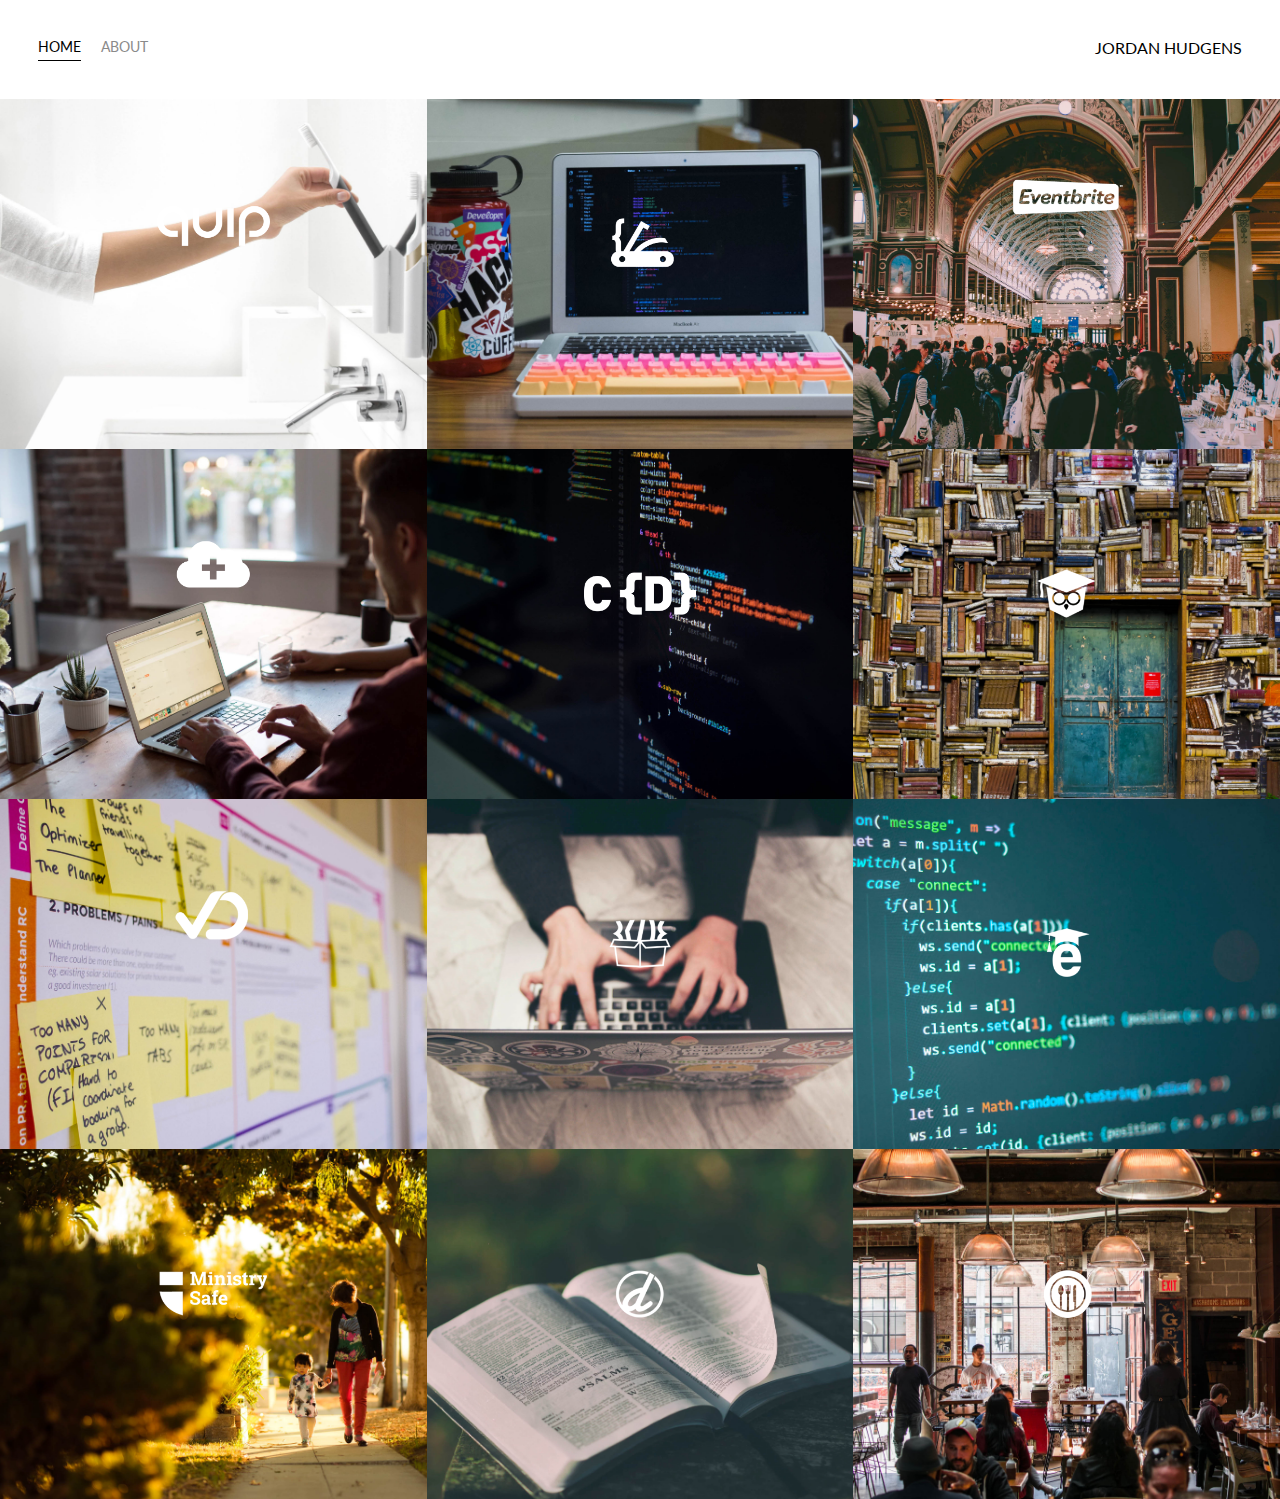
==== index.html @ 9c15b701 "Add files via upload" ====
<!DOCTYPE html>
<html lang='en'>

<head>
  <meta charset='UTF-8'>
  <title>Portfolio Homepage</title>
  <link href="https://fonts.googleapis.com/css?family=Lato" rel="stylesheet">
  <link rel="stylesheet" href="styles.css">
</head>

<body>
  <div class="container">
    <div class="nav-wrapper">
      <div class="left-side">
        <div class="nav-link-wrapper active-nav-link">
          <a href="index.html">Home</a>
        </div>

        <div class="nav-link-wrapper">
          <a href="about.html">About</a>
        </div>
      </div>

      <div class="right-side">
        <div class="brand">
          JORDAN HUDGENS
        </div>
      </div>
    </div>

    <div class="content-wrapper">
      <div class="portfolio-items-wrapper">

        <div class="portfolio-item-wrapper">
          <div class="portfolio-img-background" style="background-image:url(images/portfolio1.jpg)"></div>

          <div class="img-text-wrapper">
            <div class="logo-wrapper">
              <img src="images/logos/quip.png" alt="">
            </div>

            <div class="subtitle">I built the Quip Ecommerce platform, named a Top 25 Invention by Time Magazine in 2016.</div>
          </div>
        </div>

        <div class="portfolio-item-wrapper">
          <div class="portfolio-img-background" style="background-image:url(images/portfolio2.jpg)"></div>
          <div class="img-text-wrapper">
            <div class="logo-wrapper">
              <img src="images/logos/devcamp.png" alt="">
            </div>

            <div class="subtitle">Coding bootcamp and learning management system.</div>
          </div>
        </div>

        <div class="portfolio-item-wrapper">
          <div class="portfolio-img-background" style="background-image:url(images/portfolio3.jpg)"></div>
          <div class="img-text-wrapper">
            <div class="logo-wrapper">
              <img src="images/logos/eventbrite.png" alt="">
            </div>

            <div class="subtitle">Eventbrite is the leading event management platform on the web with millions of individuals utilizing their applications
              to find, register or, and management events in numerous industries.</div>
          </div>
        </div>

        <div class="portfolio-item-wrapper">
          <div class="portfolio-img-background" style="background-image:url(images/portfolio4.jpg)"></div>
          <div class="img-text-wrapper">
            <div class="logo-wrapper">
              <img src="images/logos/shop-hacker.png" alt="">
            </div>

            <div class="subtitle">Shop Hacker allows you to easily import digital products such as elearning courses, software, and games directly
              into your ecommerce store.</div>
          </div>
        </div>

        <div class="portfolio-item-wrapper">
          <div class="portfolio-img-background" style="background-image:url(images/portfolio5.jpg)"></div>
          <div class="img-text-wrapper">
            <div class="logo-wrapper">
              <img src="images/logos/crondose.png" alt="">
            </div>

            <div class="subtitle">Online tutorials and productivity tips.</div>
          </div>
        </div>

        <div class="portfolio-item-wrapper">
          <div class="portfolio-img-background" style="background-image:url(images/portfolio6.jpg)"></div>
          <div class="img-text-wrapper">
            <div class="logo-wrapper">
              <img src="images/logos/dailysmarty.png" alt="">
            </div>

            <div class="subtitle">Keep track of what you learn every day.</div>
          </div>
        </div>

        <div class="portfolio-item-wrapper">
          <div class="portfolio-img-background" style="background-image:url(images/portfolio7.jpg)"></div>
          <div class="img-text-wrapper">
            <div class="logo-wrapper">
              <img src="images/logos/dashtrack.png" alt="">
            </div>

            <div class="subtitle">What you track improves. DashTrack is a journal that makes it easy to track your daily tasks and make the most
              of your time each day.</div>
          </div>
        </div>

        <div class="portfolio-item-wrapper">
          <div class="portfolio-img-background" style="background-image:url(images/portfolio8.jpg)"></div>
          <div class="img-text-wrapper">
            <div class="logo-wrapper">
              <img src="images/logos/devtrunk.png" alt="">
            </div>

            <div class="subtitle">Online shop for developer happiness.</div>
          </div>
        </div>

        <div class="portfolio-item-wrapper">
          <div class="portfolio-img-background" style="background-image:url(images/portfolio9.jpg)"></div>
          <div class="img-text-wrapper">
            <div class="logo-wrapper">
              <img src="images/logos/edutechional.png" alt="">
            </div>

            <div class="subtitle">Online technology tutorials.</div>
          </div>
        </div>

        <div class="portfolio-item-wrapper">
          <div class="portfolio-img-background" style="background-image:url(images/portfolio10.jpg)"></div>
          <div class="img-text-wrapper">
            <div class="logo-wrapper">
              <img src="images/logos/ministry-safe.png" alt="">
            </div>

            <div class="subtitle">A complete child safety system for organizations.</div>
          </div>
        </div>

        <div class="portfolio-item-wrapper">
          <div class="portfolio-img-background" style="background-image:url(images/portfolio11.jpg)"></div>
          <div class="img-text-wrapper">
            <div class="logo-wrapper">
              <img src="images/logos/open-devos.png" alt="">
            </div>

            <div class="subtitle">Publish and share daily devotionals.</div>
          </div>
        </div>

        <div class="portfolio-item-wrapper">
          <div class="portfolio-img-background" style="background-image:url(images/portfolio12.jpg)"></div>
          <div class="img-text-wrapper">
            <div class="logo-wrapper">
              <img src="images/logos/toastability.png" alt="">
            </div>

            <div class="subtitle">Easy way to manage the digital life of your bar or restaurant.</div>
          </div>
        </div>

      </div>
    </div>
  </div>

</body>

<script>
  const portfolioItems = document.querySelectorAll('.portfolio-item-wrapper');

  portfolioItems.forEach(portfolioItem => {
    portfolioItem.addEventListener('mouseover', () => {
      console.log(portfolioItem.childNodes[1].classList)
      portfolioItem.childNodes[1].classList.add('image-blur');
    });

    portfolioItem.addEventListener('mouseout', () => {
      console.log(portfolioItem.childNodes[1].classList)
      portfolioItem.childNodes[1].classList.remove('image-blur');
    });
  });

</script>

</html>
---- styles.css ----
body {
  font-family: "Lato", sans-serif;
  margin: 0px;
}

.container {
  display: grid;
  grid-template-columns: 1fr;
}

.nav-wrapper {
  display: flex;
  justify-content: space-between;
  padding: 38px;
}

.left-side {
  display: flex;
}

.nav-wrapper > .left-side > div {
  margin-right: 20px;
  text-transform: uppercase;
  font-size: 0.9rem;
}

.nav-link-wrapper {
  height: 22px;
  border-bottom: 1px solid transparent;
  transition: border-bottom 0.5s;
}

.active-nav-link {
  border-bottom: 1px solid black;
}

.active-nav-link a {
  color: black !important;
}

.nav-link-wrapper a {
  color: #8a8a8a;
  text-decoration: none;
  transition: color 0.5s;
}

.nav-link-wrapper:hover {
  border-bottom: 1px solid black;
}

.nav-link-wrapper a:hover {
  color: black;
}

.portfolio-items-wrapper {
  display: grid;
  grid-template-columns: 1fr 1fr 1fr;
}

.portfolio-item-wrapper {
  position: relative;
}

.portfolio-img-background {
  background-size: cover;
  background-position: center;
  background-repeat: no-repeat;
  height: 350px;
  width: 100%;
}

.img-text-wrapper {
  position: absolute;
  top: 0;
  display: flex;
  flex-direction: column;
  justify-content: center;
  align-items: center;
  height: 100%;
  text-align: center;
  padding-left: 100px;
  padding-right: 100px;
}

.img-text-wrapper .subtitle {
  transition: 1s;
  color: transparent;
}

.image-blur {
  transition: 1s;
  filter: brightness(10%);
}

.img-text-wrapper:hover .subtitle {
  color: lightseagreen;
  font-weight: 600;
}

.logo-wrapper img {
  width: 50%;
  margin-bottom: 20px;
}

.two-column-wrapper {
  display: grid;
  grid-template-columns: 1fr 1fr;
}

.profile-image-wrapper img {
  width: 100%;
}

.profile-content-wrapper {
  padding: 30px;
}

.profile-content-wrapper h1 {
  color: lightseagreen;
}
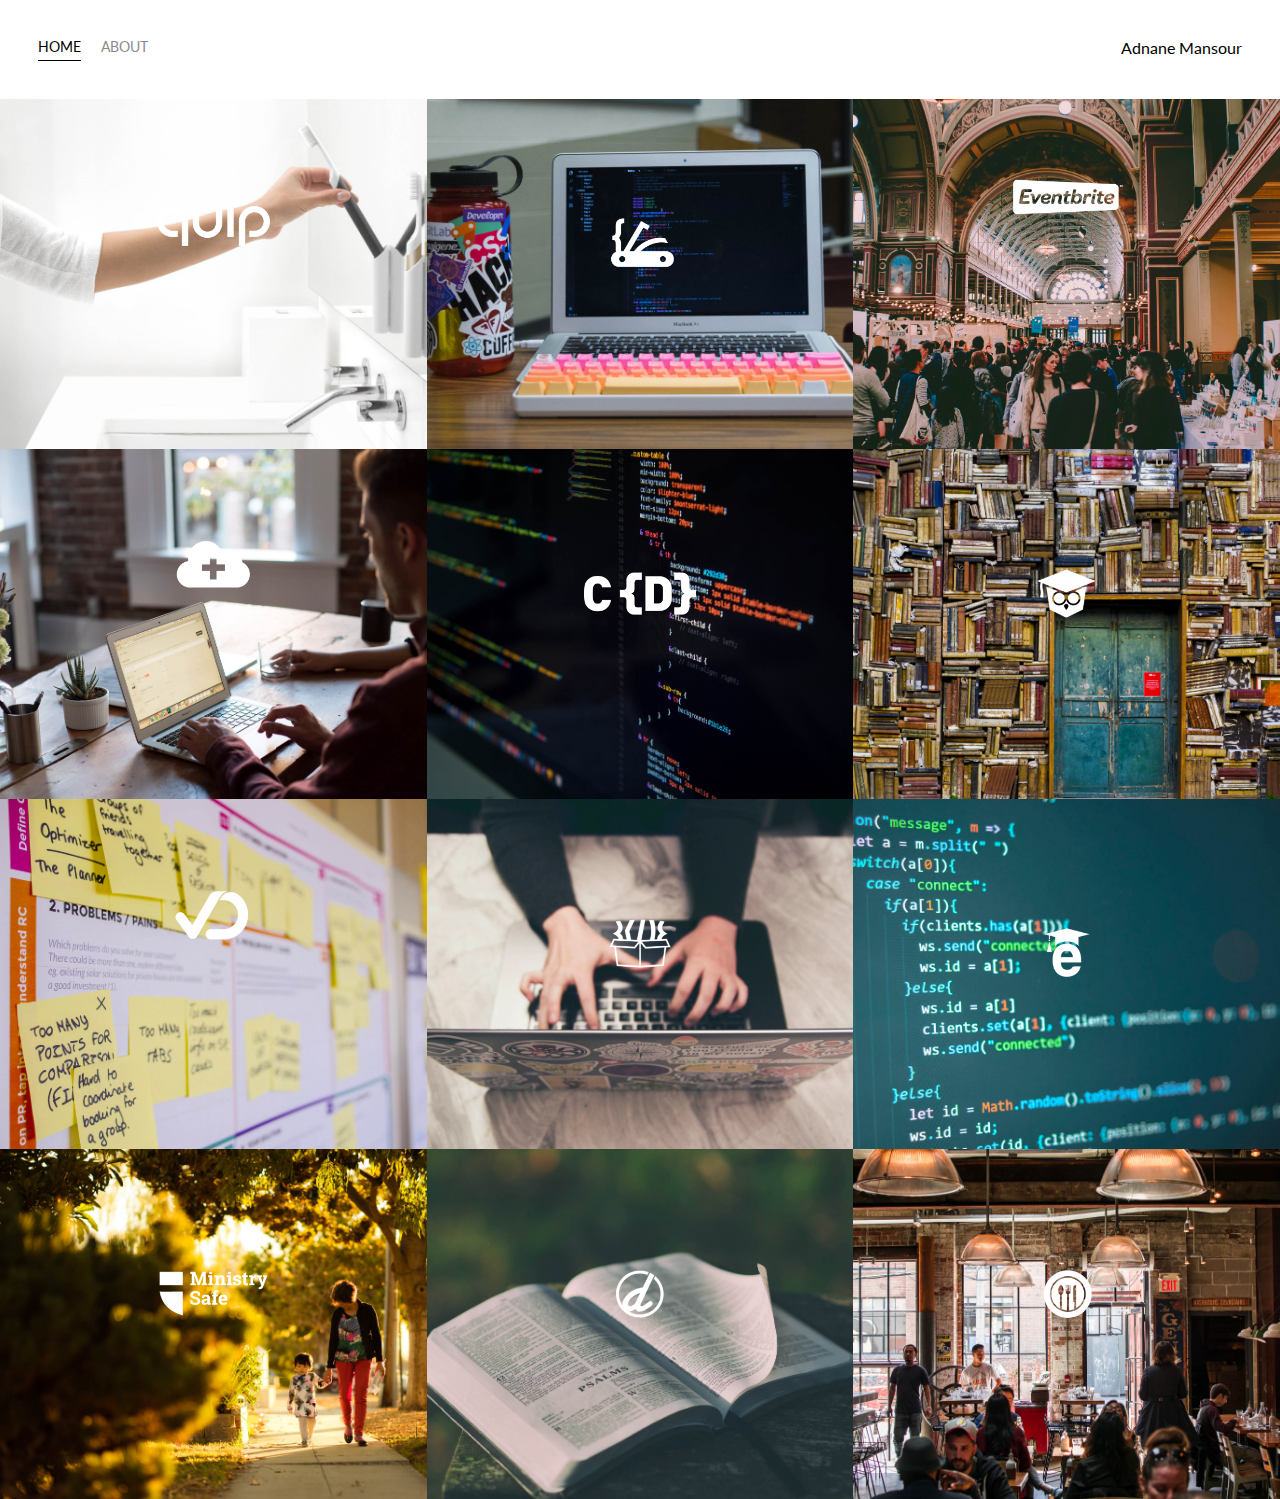
==== commit 08210547: "Update index.html" ====
--- a/index.html
+++ b/index.html
@@ -23,7 +23,7 @@
 
       <div class="right-side">
         <div class="brand">
-          JORDAN HUDGENS
+          Adnane Mansour
         </div>
       </div>
     </div>
@@ -190,4 +190,4 @@
 
 </script>
 
-</html>+</html>
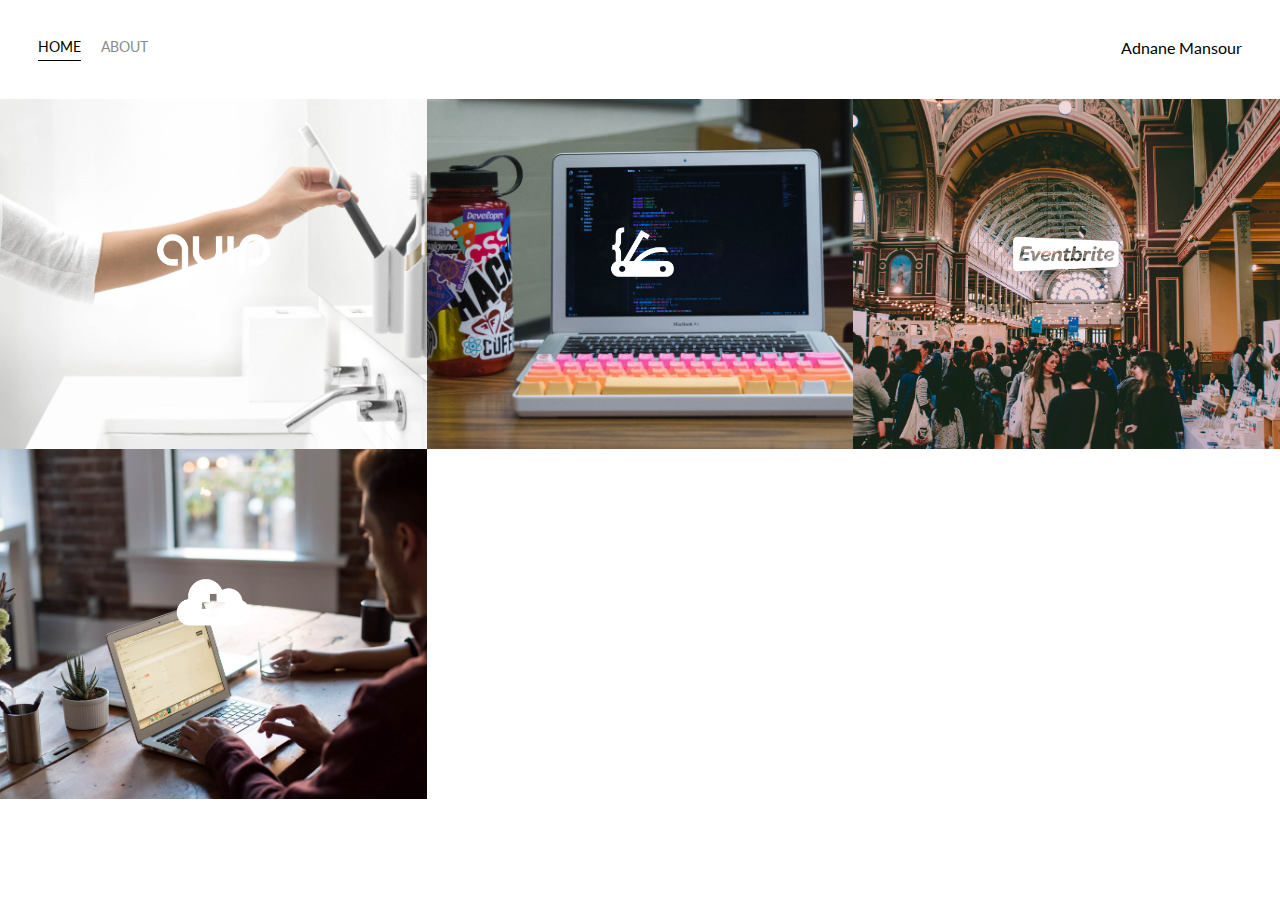
==== commit 13a192aa: "Update index.html" ====
--- a/index.html
+++ b/index.html
@@ -39,7 +39,7 @@
               <img src="images/logos/quip.png" alt="">
             </div>
 
-            <div class="subtitle">I built the Quip Ecommerce platform, named a Top 25 Invention by Time Magazine in 2016.</div>
+            <div class="subtitle">Software Architecture </div>
           </div>
         </div>
 
@@ -50,7 +50,7 @@
               <img src="images/logos/devcamp.png" alt="">
             </div>
 
-            <div class="subtitle">Coding bootcamp and learning management system.</div>
+            <div class="subtitle">Software Design</div>
           </div>
         </div>
 
@@ -61,8 +61,7 @@
               <img src="images/logos/eventbrite.png" alt="">
             </div>
 
-            <div class="subtitle">Eventbrite is the leading event management platform on the web with millions of individuals utilizing their applications
-              to find, register or, and management events in numerous industries.</div>
+            <div class="subtitle"> Agile  </div>
           </div>
         </div>
 
@@ -73,99 +72,11 @@
               <img src="images/logos/shop-hacker.png" alt="">
             </div>
 
-            <div class="subtitle">Shop Hacker allows you to easily import digital products such as elearning courses, software, and games directly
-              into your ecommerce store.</div>
+            <div class="subtitle"> Consulting </div>
           </div>
         </div>
 
-        <div class="portfolio-item-wrapper">
-          <div class="portfolio-img-background" style="background-image:url(images/portfolio5.jpg)"></div>
-          <div class="img-text-wrapper">
-            <div class="logo-wrapper">
-              <img src="images/logos/crondose.png" alt="">
-            </div>
 
-            <div class="subtitle">Online tutorials and productivity tips.</div>
-          </div>
-        </div>
-
-        <div class="portfolio-item-wrapper">
-          <div class="portfolio-img-background" style="background-image:url(images/portfolio6.jpg)"></div>
-          <div class="img-text-wrapper">
-            <div class="logo-wrapper">
-              <img src="images/logos/dailysmarty.png" alt="">
-            </div>
-
-            <div class="subtitle">Keep track of what you learn every day.</div>
-          </div>
-        </div>
-
-        <div class="portfolio-item-wrapper">
-          <div class="portfolio-img-background" style="background-image:url(images/portfolio7.jpg)"></div>
-          <div class="img-text-wrapper">
-            <div class="logo-wrapper">
-              <img src="images/logos/dashtrack.png" alt="">
-            </div>
-
-            <div class="subtitle">What you track improves. DashTrack is a journal that makes it easy to track your daily tasks and make the most
-              of your time each day.</div>
-          </div>
-        </div>
-
-        <div class="portfolio-item-wrapper">
-          <div class="portfolio-img-background" style="background-image:url(images/portfolio8.jpg)"></div>
-          <div class="img-text-wrapper">
-            <div class="logo-wrapper">
-              <img src="images/logos/devtrunk.png" alt="">
-            </div>
-
-            <div class="subtitle">Online shop for developer happiness.</div>
-          </div>
-        </div>
-
-        <div class="portfolio-item-wrapper">
-          <div class="portfolio-img-background" style="background-image:url(images/portfolio9.jpg)"></div>
-          <div class="img-text-wrapper">
-            <div class="logo-wrapper">
-              <img src="images/logos/edutechional.png" alt="">
-            </div>
-
-            <div class="subtitle">Online technology tutorials.</div>
-          </div>
-        </div>
-
-        <div class="portfolio-item-wrapper">
-          <div class="portfolio-img-background" style="background-image:url(images/portfolio10.jpg)"></div>
-          <div class="img-text-wrapper">
-            <div class="logo-wrapper">
-              <img src="images/logos/ministry-safe.png" alt="">
-            </div>
-
-            <div class="subtitle">A complete child safety system for organizations.</div>
-          </div>
-        </div>
-
-        <div class="portfolio-item-wrapper">
-          <div class="portfolio-img-background" style="background-image:url(images/portfolio11.jpg)"></div>
-          <div class="img-text-wrapper">
-            <div class="logo-wrapper">
-              <img src="images/logos/open-devos.png" alt="">
-            </div>
-
-            <div class="subtitle">Publish and share daily devotionals.</div>
-          </div>
-        </div>
-
-        <div class="portfolio-item-wrapper">
-          <div class="portfolio-img-background" style="background-image:url(images/portfolio12.jpg)"></div>
-          <div class="img-text-wrapper">
-            <div class="logo-wrapper">
-              <img src="images/logos/toastability.png" alt="">
-            </div>
-
-            <div class="subtitle">Easy way to manage the digital life of your bar or restaurant.</div>
-          </div>
-        </div>
 
       </div>
     </div>
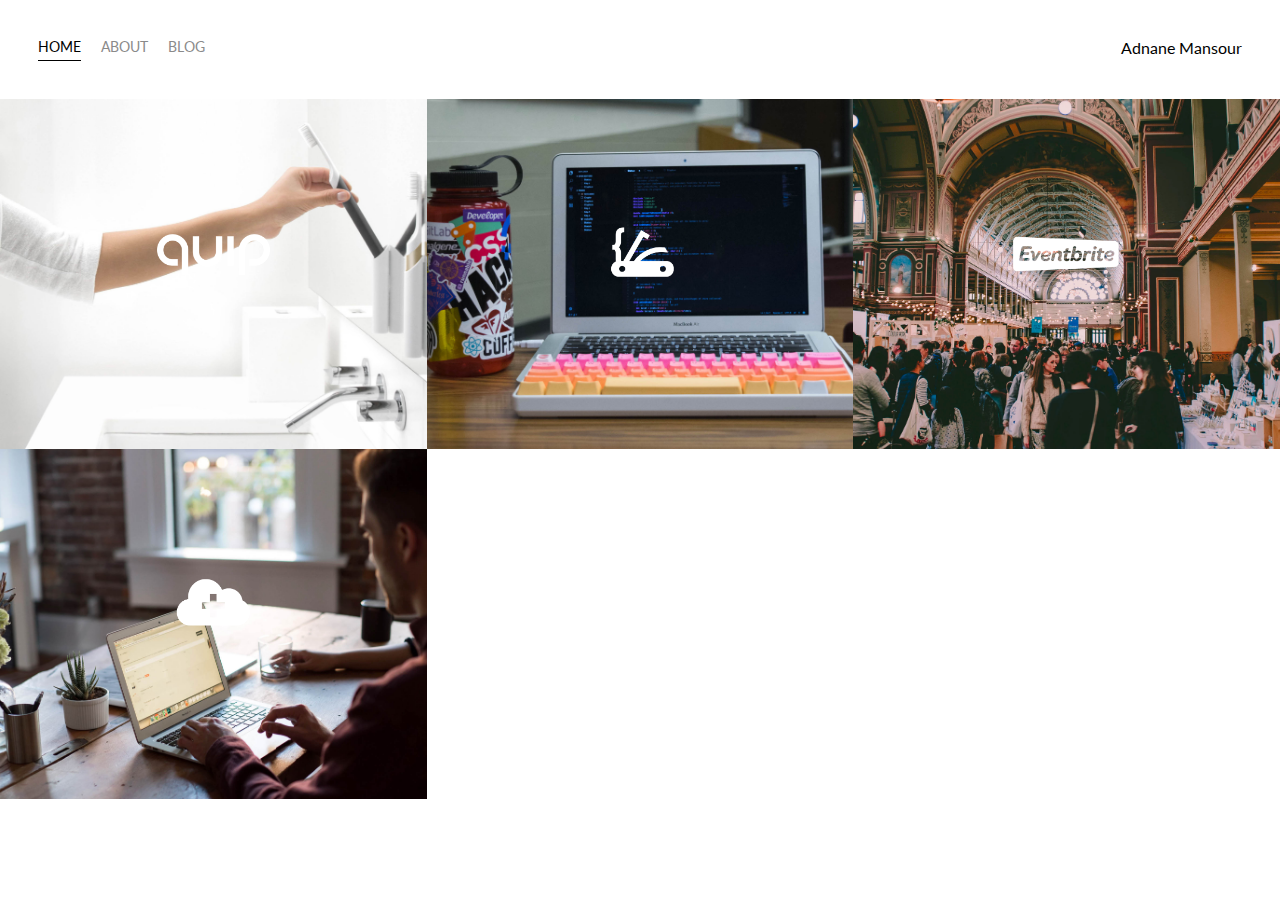
==== commit 6850f62e: "Update index.html" ====
--- a/index.html
+++ b/index.html
@@ -19,6 +19,11 @@
         <div class="nav-link-wrapper">
           <a href="about.html">About</a>
         </div>
+        
+        <div class="nav-link-wrapper">
+          <a href="about.html">Blog</a>
+        </div>
+        
       </div>
 
       <div class="right-side">
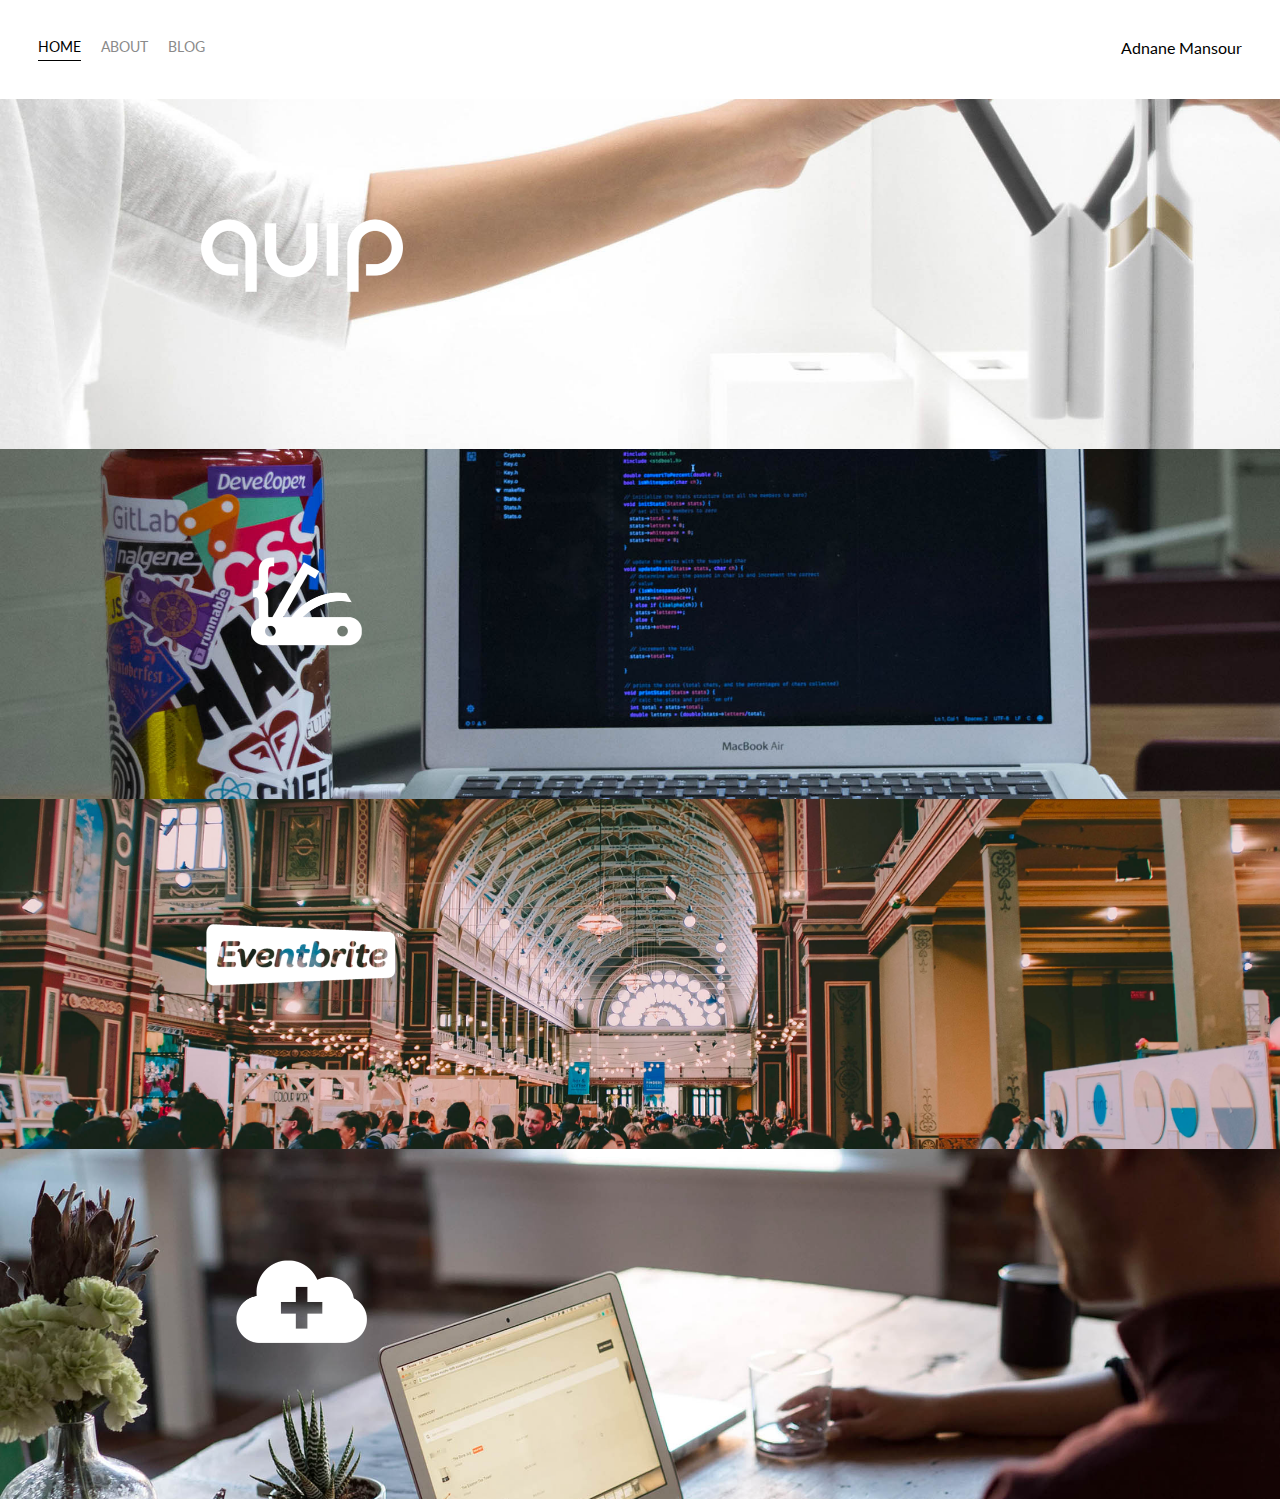
==== commit 385e872a: "Update index.html" ====
--- a/index.html
+++ b/index.html
@@ -21,7 +21,7 @@
         </div>
         
         <div class="nav-link-wrapper">
-          <a href="about.html">Blog</a>
+          <a href="blogHomePage.html">Blog</a>
         </div>
         
       </div>
--- a/styles.css
+++ b/styles.css
@@ -53,7 +53,7 @@
 }
 
 .portfolio-items-wrapper {
-  display: grid;
+  display: inline;
   grid-template-columns: 1fr 1fr 1fr;
 }
 
